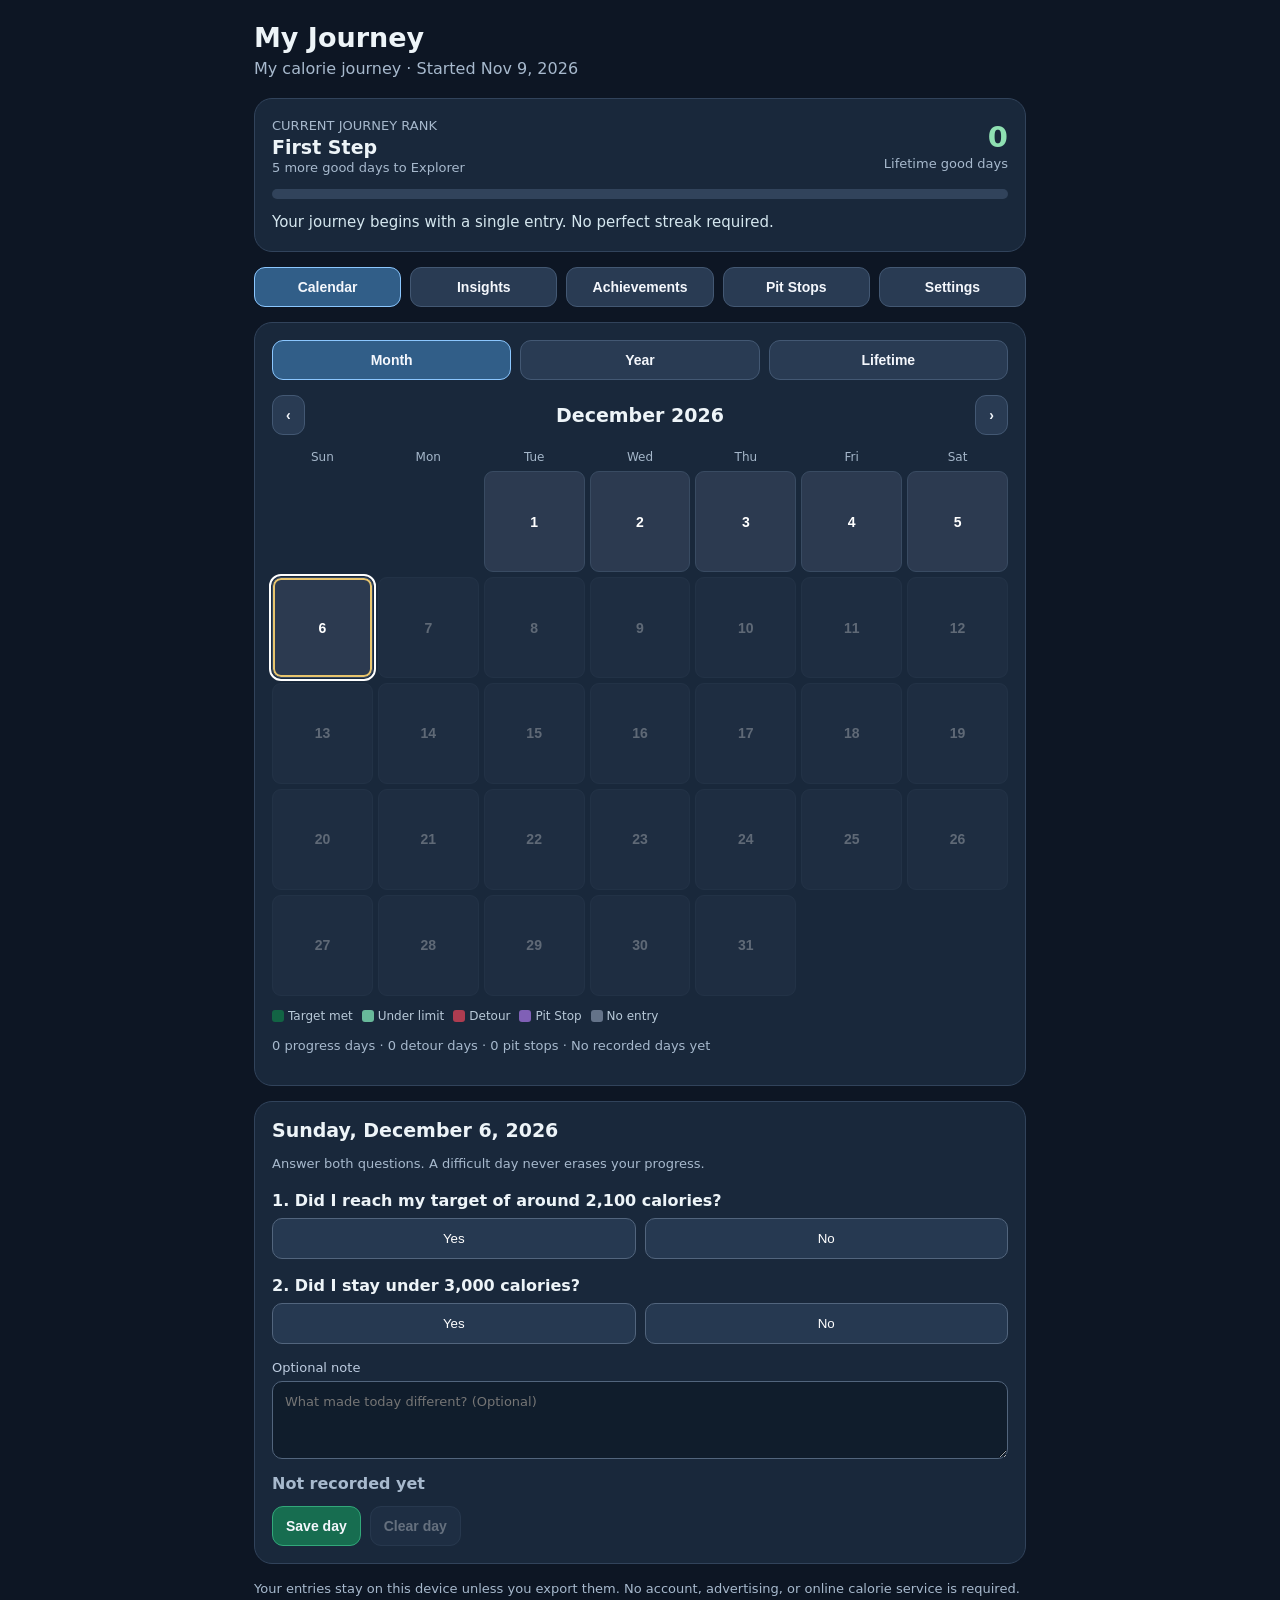
==== advanced.html @ f3aabc82 "Baseline: My Journey Version 5 Prototype 2 (unmodified) Co-Authored-By: Claude Opus 5.5 <noreply@ant" ====
<!doctype html><html lang="en"><head><meta charset="utf-8"><meta name="viewport" content="width=device-width,initial-scale=1,viewport-fit=cover"><meta name="theme-color" content="#101827"><meta name="apple-mobile-web-app-capable" content="yes"><meta name="apple-mobile-web-app-status-bar-style" content="black-translucent"><meta name="apple-mobile-web-app-title" content="My Journey"><link rel="apple-touch-icon" href="./icon-180.png"><link rel="manifest" href="./manifest.webmanifest"><title>My Journey — Daily Progress</title><style>
:root{font-family:system-ui,-apple-system,sans-serif;color:#edf4f8;background:#0d1624;color-scheme:dark}*{box-sizing:border-box}body{margin:0}main{max-width:800px;margin:auto;padding:22px 14px 85px}h1{font-size:27px;margin:0}h2{font-size:19px;margin:0 0 12px}h3{font-size:16px;margin:0 0 10px}.sub,.muted{color:#a7b9cd}.sub{margin:6px 0 20px}.muted{font-size:13px;line-height:1.5}.panel{background:#19283b;border:1px solid #31435b;border-radius:18px;padding:17px;margin-bottom:15px}.tabs,.row,.actions,.legend,.nav{display:flex;gap:9px;align-items:center;flex-wrap:wrap}.tabs{margin-bottom:15px}.tabs button{flex:1}.nav{justify-content:space-between}.nav h2{margin:0}.btn{cursor:pointer;border:1px solid #435873;background:#293b53;color:#f4f7fc;border-radius:11px;padding:11px 13px;font-weight:650;font-size:14px}.btn.active,.choice.active{background:#315e88;border-color:#8bc7ff}.btn.primary{background:#176d50;border-color:#32a87a}.btn.danger{background:#5a2b3a;border-color:#9b5463}.btn:disabled{opacity:.35;cursor:default}.hero{display:flex;justify-content:space-between;gap:12px;align-items:center}.hero strong{display:block;font-size:29px;color:#8fe0b2}.hero .rank{font-size:19px;font-weight:750}.progress{height:10px;background:#31435b;border-radius:12px;overflow:hidden;margin:12px 0 5px}.progress>div{height:100%;background:#35aa7d;border-radius:12px}.stats{display:grid;grid-template-columns:repeat(4,1fr);gap:8px}.stat{background:#23344a;padding:12px 5px;border-radius:11px;text-align:center}.stat strong{display:block;font-size:22px}.stat small{color:#b8c7d8;font-size:11px}.week,.days{display:grid;grid-template-columns:repeat(7,minmax(0,1fr));gap:5px}.week{color:#a5b7ca;font-size:12px;text-align:center;margin:15px 0 7px}.day{aspect-ratio:1;min-height:36px;border:1px solid #394b62;border-radius:9px;background:#2c3a50;color:white;font-size:14px;font-weight:700;cursor:pointer}.day.target,.mini-day.target{background:#126444;border-color:#299b6a}.day.good,.mini-day.good{background:#68b99a;border-color:#8bdbb7;color:#102c24}.day.bad,.mini-day.bad{background:#bb8544;border-color:#e0ad68;color:#161d27}.day.pit,.mini-day.pit{background:#8060b6;border-color:#b59ce5}.dot.pit{background:#8060b6}.dot.bad{background:#bb8544}.day.selected{outline:2px solid #fff;outline-offset:1px}.day.today{box-shadow:inset 0 0 0 2px #e9c56d}.day:disabled{opacity:.3}.legend{margin-top:13px;font-size:12px;color:#b8c9d8}.dot{width:12px;height:12px;border-radius:3px;display:inline-block;vertical-align:middle;margin-right:4px;background:#647389}.dot.target{background:#126444}.dot.good{background:#68b99a}.dot.bad{background:#ad3c50}.year-grid{display:grid;grid-template-columns:repeat(2,minmax(0,1fr));gap:10px}.mini{background:#23354b;border:1px solid #3b4e66;border-radius:11px;padding:10px;min-width:0}.mini-head{background:none;color:white;border:0;padding:0;margin-bottom:8px;font-weight:700;cursor:pointer}.mini-days{display:grid;grid-template-columns:repeat(7,minmax(0,1fr));gap:3px}.mini-day{aspect-ratio:1;background:#46576c;border-radius:3px;min-width:0}.mini-day.blank{background:transparent}.mini small{display:block;margin-top:8px;color:#b9cadb;font-size:11px}.journey-years{display:flex;gap:8px;flex-wrap:wrap;margin:10px 0}.form-grid{display:grid;grid-template-columns:1fr 1fr;gap:12px}label{font-size:13px;color:#bdcce0;display:block}input,textarea,select{width:100%;background:#101d2c;border:1px solid #52657d;color:#fff;border-radius:10px;padding:12px;font:inherit;margin-top:6px}textarea{min-height:78px;resize:vertical}.question{margin:17px 0 8px;font-weight:650}.choices{display:flex;gap:9px}.choice{flex:1;padding:12px;border:1px solid #52657d;background:#263951;border-radius:10px;color:white;cursor:pointer}.status{margin-top:12px;font-weight:750}.badge-grid{display:grid;grid-template-columns:repeat(2,1fr);gap:9px}.badge{border:1px solid #456077;background:#24374b;border-radius:11px;padding:12px}.badge.locked{opacity:.5}.badge strong{display:block}.badge small{color:#b4c4d4}.compare-grid{display:grid;grid-template-columns:1fr 1fr;gap:12px}.compare-card{background:#23354b;border-radius:12px;padding:12px}.compare-card strong{display:block;font-size:26px}.chart{width:100%;height:180px;display:block}.hidden{display:none!important}.summary{font-size:15px;line-height:1.55;color:#d5e7ef}.hint{font-size:12px;color:#a9bed2;margin-top:8px}.pit-screen{background:linear-gradient(160deg,#31244c,#1b203b);border:1px solid #8166b6;border-radius:18px;padding:26px 18px;text-align:center;margin:16px 0}.pit-screen h2{font-size:29px;margin:12px 0}.pit-screen p{line-height:1.6;color:#ddd0f2}.wallet{display:grid;grid-template-columns:repeat(2,1fr);gap:10px;margin:12px 0}.wallet>div{padding:14px;background:#2c3150;border-radius:12px}.wallet strong{font-size:24px;display:block}.wallet small{color:#c4bbd9}.pit-btn{background:#62459a;border-color:#ac91e3}.dangerzone{border-top:1px solid #41556a;padding-top:15px;margin-top:16px}@media(min-width:540px){.year-grid{grid-template-columns:repeat(3,minmax(0,1fr))}.badge-grid{grid-template-columns:repeat(3,1fr)}}@media(max-width:370px){.stats{grid-template-columns:repeat(2,1fr)}.btn{padding:10px 9px}}
</style></head><body><main><h1>My Journey</h1><p class="sub" id="subtitle">Every good day adds to your story.</p>
<section class="panel"><div class="hero"><div><div class="muted">CURRENT JOURNEY RANK</div><div class="rank" id="rank">First Step</div><div class="muted" id="nextRank"></div></div><div style="text-align:right"><strong id="lifetime">0</strong><div class="muted">Lifetime good days</div></div></div><div class="progress"><div id="rankBar" style="width:0%"></div></div><div class="summary" id="encouragement" style="margin-top:12px"></div></section>
<div id="pitActive" class="pit-screen hidden" role="status"><div style="font-size:45px">☕</div><h2>Enjoy the journey.</h2><p>Today is your Pit Stop Day. No questions, no calorie targets, and no tracking until tomorrow.</p><p>Your progress is waiting for you. Tracking returns after local midnight.</p></div><div id="normalApp"><div class="tabs"><button class="btn active" data-tab="calendar">Calendar</button><button class="btn" data-tab="insights">Insights</button><button class="btn" data-tab="awards">Achievements</button><button class="btn" data-tab="pitstops">Pit Stops</button><button class="btn" data-tab="settings">Settings</button></div>
<div id="calendarTab"><section class="panel"><div class="tabs"><button class="btn active" data-view="month">Month</button><button class="btn" data-view="year">Year</button><button class="btn" data-view="lifetime">Lifetime</button></div><div class="nav"><button class="btn" id="prev" aria-label="Previous">‹</button><h2 id="period"></h2><button class="btn" id="next" aria-label="Next">›</button></div><div id="monthArea"><div class="week"><span>Sun</span><span>Mon</span><span>Tue</span><span>Wed</span><span>Thu</span><span>Fri</span><span>Sat</span></div><div class="days" id="days"></div></div><div id="yearArea" class="year-grid hidden"></div><div id="lifetimeArea" class="hidden"></div><div class="legend"><span><i class="dot target"></i>Target met</span><span><i class="dot good"></i>Under limit</span><span><i class="dot bad"></i>Detour</span><span><i class="dot pit"></i>Pit Stop</span><span><i class="dot"></i>No entry</span></div><p class="muted" id="periodStats"></p></section>
<section class="panel" id="entryPanel"><h2 id="entryDate"></h2><p class="muted" id="entryDescription">Answer both questions. A difficult day never erases your progress.</p><div class="question" id="question1"></div><div class="choices" id="q1"><button class="choice" data-answer="yes">Yes</button><button class="choice" data-answer="no">No</button></div><div class="question" id="question2"></div><div class="choices" id="q2"><button class="choice" data-answer="yes">Yes</button><button class="choice" data-answer="no">No</button></div><label style="margin-top:16px">Optional note<textarea id="note" maxlength="2000" placeholder="What made today different? (Optional)"></textarea></label><div class="status" id="entryStatus"></div><div class="actions" style="margin-top:13px"><button class="btn primary" id="saveDay">Save day</button><button class="btn" id="clearDay">Clear day</button></div></section></div>
<div id="insightsTab" class="hidden"><section class="panel"><h2>Progress windows</h2><div class="stats" id="windows"></div><p class="hint">Percentages use recorded days within each window, not unrecorded days.</p></section><section class="panel"><h2>30-day progress trend</h2><svg class="chart" id="trend" role="img" aria-label="Rolling 30-day good-day percentage trend" viewBox="0 0 600 180" preserveAspectRatio="none"></svg><p class="hint">Each point shows the percentage of recorded good days in the previous 30 days.</p></section><section class="panel"><h2>Compare two months</h2><div class="form-grid"><label>First month<input id="compareA" type="month"></label><label>Second month<input id="compareB" type="month"></label></div><div class="compare-grid" id="comparison" style="margin-top:12px"></div></section><section class="panel"><h2>Your bigger picture</h2><p class="summary" id="insightSummary"></p></section></div>
<div id="awardsTab" class="hidden"><section class="panel"><h2>Journey ranks</h2><p class="muted">Ranks are earned through cumulative good days. They never decrease after a tough day.</p><div class="badge-grid" id="ranks"></div></section><section class="panel"><h2>Extra milestones</h2><div class="badge-grid" id="badges"></div></section></div>
<div id="pitstopsTab" class="hidden"><section class="panel"><h2>☕ Pit Stop wallet</h2><p class="muted">Earn a day away from tracking. Credits never expire. You can use up to three consecutive days, followed by a cooldown.</p><div class="wallet"><div><strong id="pitBalance">0</strong><small>Available credits</small></div><div><strong id="pitEarned">0</strong><small>Lifetime earned</small></div></div><p id="pitEligibility" class="summary"></p><button id="activatePit" class="btn pit-btn">Take a Pit Stop Today</button><p class="hint">A Pit Stop is an optional break from tracking, not a requirement to eat differently. Once activated, today’s entry cannot be changed until the next day.</p></section><section class="panel"><h2>How to earn credits</h2><p class="muted">One credit for every 14 cumulative Target Days, one bonus for each completed 21-day Target streak, and one one-time bonus at 90 recorded days. No duplicate rewards for the same milestone.</p><p id="pitProgress" class="summary"></p><h3>Cooldown rules</h3><p class="muted">1 day: 3 full days off · 2 consecutive days: 5 full days off · 3 consecutive days: 7 full days off. Unused credits stay in your wallet.</p></section></div><div id="settingsTab" class="hidden"><section class="panel"><h2>Your journey settings</h2><label>Journey name<input id="journeyName" maxlength="60" placeholder="My calorie journey"></label><label style="margin-top:12px">Journey type<select id="journeyType"><option value="calories">Calorie goals</option><option value="habit">Custom yes/no habit</option></select></label><div id="calorieSettings" class="form-grid" style="margin-top:13px"><label>Target calories<input id="targetInput" type="number" min="1" step="1" inputmode="numeric"></label><label>Final-straw limit<input id="limitInput" type="number" min="2" step="1" inputmode="numeric"></label></div><div id="habitSettings" class="hidden"><label style="margin-top:12px">Target question<input id="habitTarget" maxlength="120" placeholder="Did I complete my main goal?"></label><label style="margin-top:12px">Minimum-success question<input id="habitLimit" maxlength="120" placeholder="Did I do at least the minimum?"></label></div><label style="margin-top:12px">Journey start date<input id="startInput" type="date"></label><p class="muted">New settings affect future saved entries. Previously saved results retain their original classification. Switching journey types keeps old entries visible; for unrelated goals, export a backup and start a fresh journey.</p><div class="actions"><button class="btn primary" id="saveSettings">Save settings</button></div><p class="muted" id="settingsMessage"></p></section><section class="panel"><h2>Backup and restore</h2><p class="muted">Saved locally on this iPhone. Export a separate backup to Files/iCloud Drive to protect against app data loss.</p><div class="actions"><button class="btn" id="export">Export backup</button><button class="btn" id="import">Import backup</button></div><input id="backupFile" type="file" accept="application/json,.json" class="hidden"><div class="dangerzone"><button class="btn danger" id="reset">Reset journey entries</button><p class="hint">Export a backup before resetting. This deletes entries and notes, but keeps your settings.</p></div></section></div>
</div><p class="muted">Your entries stay on this device unless you export them. No account, advertising, or online calorie service is required.</p></main><script src="./app.js" defer></script></body></html>
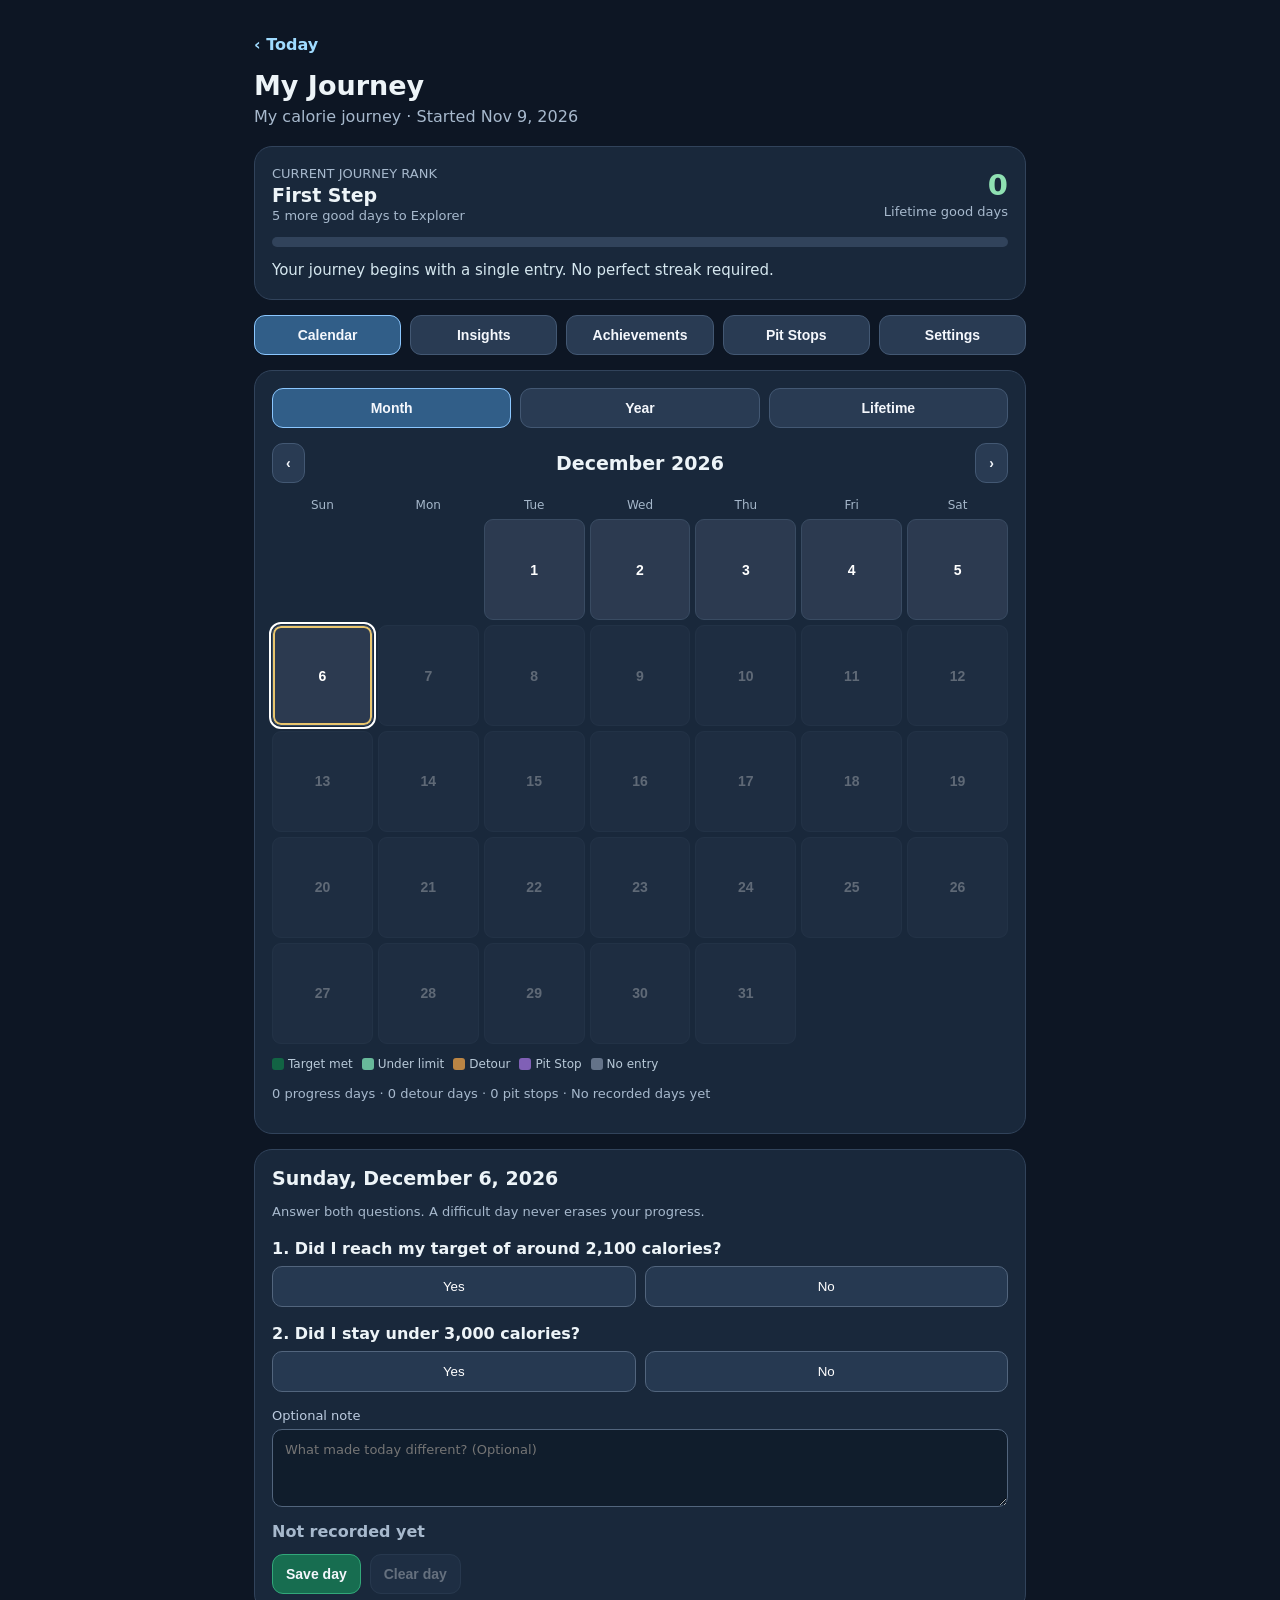
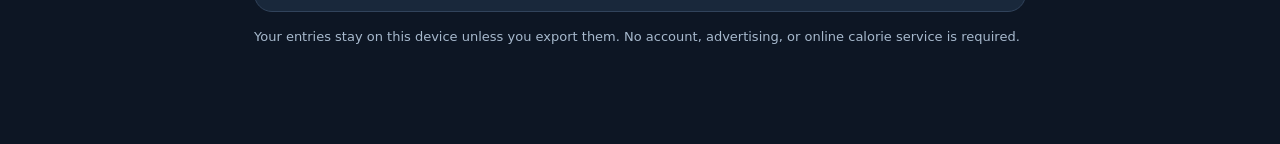
==== commit e3095000: "V5 Build 1: stabilise data integrity, backup/restore, navigation and Journey Path accuracy - Backups" ====
--- a/advanced.html
+++ b/advanced.html
@@ -1,11 +1,11 @@
 <!doctype html><html lang="en"><head><meta charset="utf-8"><meta name="viewport" content="width=device-width,initial-scale=1,viewport-fit=cover"><meta name="theme-color" content="#101827"><meta name="apple-mobile-web-app-capable" content="yes"><meta name="apple-mobile-web-app-status-bar-style" content="black-translucent"><meta name="apple-mobile-web-app-title" content="My Journey"><link rel="apple-touch-icon" href="./icon-180.png"><link rel="manifest" href="./manifest.webmanifest"><title>My Journey — Daily Progress</title><style>
-:root{font-family:system-ui,-apple-system,sans-serif;color:#edf4f8;background:#0d1624;color-scheme:dark}*{box-sizing:border-box}body{margin:0}main{max-width:800px;margin:auto;padding:22px 14px 85px}h1{font-size:27px;margin:0}h2{font-size:19px;margin:0 0 12px}h3{font-size:16px;margin:0 0 10px}.sub,.muted{color:#a7b9cd}.sub{margin:6px 0 20px}.muted{font-size:13px;line-height:1.5}.panel{background:#19283b;border:1px solid #31435b;border-radius:18px;padding:17px;margin-bottom:15px}.tabs,.row,.actions,.legend,.nav{display:flex;gap:9px;align-items:center;flex-wrap:wrap}.tabs{margin-bottom:15px}.tabs button{flex:1}.nav{justify-content:space-between}.nav h2{margin:0}.btn{cursor:pointer;border:1px solid #435873;background:#293b53;color:#f4f7fc;border-radius:11px;padding:11px 13px;font-weight:650;font-size:14px}.btn.active,.choice.active{background:#315e88;border-color:#8bc7ff}.btn.primary{background:#176d50;border-color:#32a87a}.btn.danger{background:#5a2b3a;border-color:#9b5463}.btn:disabled{opacity:.35;cursor:default}.hero{display:flex;justify-content:space-between;gap:12px;align-items:center}.hero strong{display:block;font-size:29px;color:#8fe0b2}.hero .rank{font-size:19px;font-weight:750}.progress{height:10px;background:#31435b;border-radius:12px;overflow:hidden;margin:12px 0 5px}.progress>div{height:100%;background:#35aa7d;border-radius:12px}.stats{display:grid;grid-template-columns:repeat(4,1fr);gap:8px}.stat{background:#23344a;padding:12px 5px;border-radius:11px;text-align:center}.stat strong{display:block;font-size:22px}.stat small{color:#b8c7d8;font-size:11px}.week,.days{display:grid;grid-template-columns:repeat(7,minmax(0,1fr));gap:5px}.week{color:#a5b7ca;font-size:12px;text-align:center;margin:15px 0 7px}.day{aspect-ratio:1;min-height:36px;border:1px solid #394b62;border-radius:9px;background:#2c3a50;color:white;font-size:14px;font-weight:700;cursor:pointer}.day.target,.mini-day.target{background:#126444;border-color:#299b6a}.day.good,.mini-day.good{background:#68b99a;border-color:#8bdbb7;color:#102c24}.day.bad,.mini-day.bad{background:#bb8544;border-color:#e0ad68;color:#161d27}.day.pit,.mini-day.pit{background:#8060b6;border-color:#b59ce5}.dot.pit{background:#8060b6}.dot.bad{background:#bb8544}.day.selected{outline:2px solid #fff;outline-offset:1px}.day.today{box-shadow:inset 0 0 0 2px #e9c56d}.day:disabled{opacity:.3}.legend{margin-top:13px;font-size:12px;color:#b8c9d8}.dot{width:12px;height:12px;border-radius:3px;display:inline-block;vertical-align:middle;margin-right:4px;background:#647389}.dot.target{background:#126444}.dot.good{background:#68b99a}.dot.bad{background:#ad3c50}.year-grid{display:grid;grid-template-columns:repeat(2,minmax(0,1fr));gap:10px}.mini{background:#23354b;border:1px solid #3b4e66;border-radius:11px;padding:10px;min-width:0}.mini-head{background:none;color:white;border:0;padding:0;margin-bottom:8px;font-weight:700;cursor:pointer}.mini-days{display:grid;grid-template-columns:repeat(7,minmax(0,1fr));gap:3px}.mini-day{aspect-ratio:1;background:#46576c;border-radius:3px;min-width:0}.mini-day.blank{background:transparent}.mini small{display:block;margin-top:8px;color:#b9cadb;font-size:11px}.journey-years{display:flex;gap:8px;flex-wrap:wrap;margin:10px 0}.form-grid{display:grid;grid-template-columns:1fr 1fr;gap:12px}label{font-size:13px;color:#bdcce0;display:block}input,textarea,select{width:100%;background:#101d2c;border:1px solid #52657d;color:#fff;border-radius:10px;padding:12px;font:inherit;margin-top:6px}textarea{min-height:78px;resize:vertical}.question{margin:17px 0 8px;font-weight:650}.choices{display:flex;gap:9px}.choice{flex:1;padding:12px;border:1px solid #52657d;background:#263951;border-radius:10px;color:white;cursor:pointer}.status{margin-top:12px;font-weight:750}.badge-grid{display:grid;grid-template-columns:repeat(2,1fr);gap:9px}.badge{border:1px solid #456077;background:#24374b;border-radius:11px;padding:12px}.badge.locked{opacity:.5}.badge strong{display:block}.badge small{color:#b4c4d4}.compare-grid{display:grid;grid-template-columns:1fr 1fr;gap:12px}.compare-card{background:#23354b;border-radius:12px;padding:12px}.compare-card strong{display:block;font-size:26px}.chart{width:100%;height:180px;display:block}.hidden{display:none!important}.summary{font-size:15px;line-height:1.55;color:#d5e7ef}.hint{font-size:12px;color:#a9bed2;margin-top:8px}.pit-screen{background:linear-gradient(160deg,#31244c,#1b203b);border:1px solid #8166b6;border-radius:18px;padding:26px 18px;text-align:center;margin:16px 0}.pit-screen h2{font-size:29px;margin:12px 0}.pit-screen p{line-height:1.6;color:#ddd0f2}.wallet{display:grid;grid-template-columns:repeat(2,1fr);gap:10px;margin:12px 0}.wallet>div{padding:14px;background:#2c3150;border-radius:12px}.wallet strong{font-size:24px;display:block}.wallet small{color:#c4bbd9}.pit-btn{background:#62459a;border-color:#ac91e3}.dangerzone{border-top:1px solid #41556a;padding-top:15px;margin-top:16px}@media(min-width:540px){.year-grid{grid-template-columns:repeat(3,minmax(0,1fr))}.badge-grid{grid-template-columns:repeat(3,1fr)}}@media(max-width:370px){.stats{grid-template-columns:repeat(2,1fr)}.btn{padding:10px 9px}}
-</style></head><body><main><h1>My Journey</h1><p class="sub" id="subtitle">Every good day adds to your story.</p>
+:root{font-family:system-ui,-apple-system,sans-serif;color:#edf4f8;background:#0d1624;color-scheme:dark}*{box-sizing:border-box}body{margin:0}main{max-width:800px;margin:auto;padding:22px 14px 85px}h1{font-size:27px;margin:0}h2{font-size:19px;margin:0 0 12px}h3{font-size:16px;margin:0 0 10px}.sub,.muted{color:#a7b9cd}.sub{margin:6px 0 20px}.muted{font-size:13px;line-height:1.5}.panel{background:#19283b;border:1px solid #31435b;border-radius:18px;padding:17px;margin-bottom:15px}.tabs,.row,.actions,.legend,.nav{display:flex;gap:9px;align-items:center;flex-wrap:wrap}.tabs{margin-bottom:15px}.tabs button{flex:1}.nav{justify-content:space-between}.nav h2{margin:0}.btn{cursor:pointer;border:1px solid #435873;background:#293b53;color:#f4f7fc;border-radius:11px;padding:11px 13px;font-weight:650;font-size:14px}.btn.active,.choice.active{background:#315e88;border-color:#8bc7ff}.btn.primary{background:#176d50;border-color:#32a87a}.btn.danger{background:#5a2b3a;border-color:#9b5463}.btn:disabled{opacity:.35;cursor:default}.hero{display:flex;justify-content:space-between;gap:12px;align-items:center}.hero strong{display:block;font-size:29px;color:#8fe0b2}.hero .rank{font-size:19px;font-weight:750}.progress{height:10px;background:#31435b;border-radius:12px;overflow:hidden;margin:12px 0 5px}.progress>div{height:100%;background:#35aa7d;border-radius:12px}.stats{display:grid;grid-template-columns:repeat(4,1fr);gap:8px}.stat{background:#23344a;padding:12px 5px;border-radius:11px;text-align:center}.stat strong{display:block;font-size:22px}.stat small{color:#b8c7d8;font-size:11px}.week,.days{display:grid;grid-template-columns:repeat(7,minmax(0,1fr));gap:5px}.week{color:#a5b7ca;font-size:12px;text-align:center;margin:15px 0 7px}.day{aspect-ratio:1;min-height:36px;border:1px solid #394b62;border-radius:9px;background:#2c3a50;color:white;font-size:14px;font-weight:700;cursor:pointer}.day.target,.mini-day.target{background:#126444;border-color:#299b6a}.day.good,.mini-day.good{background:#68b99a;border-color:#8bdbb7;color:#102c24}.day.bad,.mini-day.bad{background:#bb8544;border-color:#e0ad68;color:#161d27}.day.pit,.mini-day.pit{background:#8060b6;border-color:#b59ce5}.dot.pit{background:#8060b6}.dot.bad{background:#bb8544}.day.selected{outline:2px solid #fff;outline-offset:1px}.day.today{box-shadow:inset 0 0 0 2px #e9c56d}.day:disabled{opacity:.3}.legend{margin-top:13px;font-size:12px;color:#b8c9d8}.dot{width:12px;height:12px;border-radius:3px;display:inline-block;vertical-align:middle;margin-right:4px;background:#647389}.dot.target{background:#126444}.dot.good{background:#68b99a}.dot.bad{background:#bb8544}.year-grid{display:grid;grid-template-columns:repeat(2,minmax(0,1fr));gap:10px}.mini{background:#23354b;border:1px solid #3b4e66;border-radius:11px;padding:10px;min-width:0}.mini-head{background:none;color:white;border:0;padding:0;margin-bottom:8px;font-weight:700;cursor:pointer}.mini-days{display:grid;grid-template-columns:repeat(7,minmax(0,1fr));gap:3px}.mini-day{aspect-ratio:1;background:#46576c;border-radius:3px;min-width:0}.mini-day.blank{background:transparent}.mini small{display:block;margin-top:8px;color:#b9cadb;font-size:11px}.journey-years{display:flex;gap:8px;flex-wrap:wrap;margin:10px 0}.form-grid{display:grid;grid-template-columns:1fr 1fr;gap:12px}label{font-size:13px;color:#bdcce0;display:block}input,textarea,select{width:100%;background:#101d2c;border:1px solid #52657d;color:#fff;border-radius:10px;padding:12px;font:inherit;margin-top:6px}textarea{min-height:78px;resize:vertical}.question{margin:17px 0 8px;font-weight:650}.choices{display:flex;gap:9px}.choice{flex:1;padding:12px;border:1px solid #52657d;background:#263951;border-radius:10px;color:white;cursor:pointer}.status{margin-top:12px;font-weight:750}.badge-grid{display:grid;grid-template-columns:repeat(2,1fr);gap:9px}.badge{border:1px solid #456077;background:#24374b;border-radius:11px;padding:12px}.badge.locked{opacity:.5}.badge strong{display:block}.badge small{color:#b4c4d4}.compare-grid{display:grid;grid-template-columns:1fr 1fr;gap:12px}.compare-card{background:#23354b;border-radius:12px;padding:12px}.compare-card strong{display:block;font-size:26px}.chart{width:100%;height:180px;display:block}.hidden{display:none!important}.home-link{display:inline-flex;align-items:center;min-height:44px;color:#9fdbff;text-decoration:none;font-weight:650;margin-bottom:4px}.summary{font-size:15px;line-height:1.55;color:#d5e7ef}.hint{font-size:12px;color:#a9bed2;margin-top:8px}.pit-screen{background:linear-gradient(160deg,#31244c,#1b203b);border:1px solid #8166b6;border-radius:18px;padding:26px 18px;text-align:center;margin:16px 0}.pit-screen h2{font-size:29px;margin:12px 0}.pit-screen p{line-height:1.6;color:#ddd0f2}.wallet{display:grid;grid-template-columns:repeat(2,1fr);gap:10px;margin:12px 0}.wallet>div{padding:14px;background:#2c3150;border-radius:12px}.wallet strong{font-size:24px;display:block}.wallet small{color:#c4bbd9}.pit-btn{background:#62459a;border-color:#ac91e3}.dangerzone{border-top:1px solid #41556a;padding-top:15px;margin-top:16px}@media(min-width:540px){.year-grid{grid-template-columns:repeat(3,minmax(0,1fr))}.badge-grid{grid-template-columns:repeat(3,1fr)}}@media(max-width:370px){.stats{grid-template-columns:repeat(2,1fr)}.btn{padding:10px 9px}}
+</style></head><body><main><a class="home-link" href="./index.html">‹ Today</a><h1>My Journey</h1><p class="sub" id="subtitle">Every good day adds to your story.</p>
 <section class="panel"><div class="hero"><div><div class="muted">CURRENT JOURNEY RANK</div><div class="rank" id="rank">First Step</div><div class="muted" id="nextRank"></div></div><div style="text-align:right"><strong id="lifetime">0</strong><div class="muted">Lifetime good days</div></div></div><div class="progress"><div id="rankBar" style="width:0%"></div></div><div class="summary" id="encouragement" style="margin-top:12px"></div></section>
 <div id="pitActive" class="pit-screen hidden" role="status"><div style="font-size:45px">☕</div><h2>Enjoy the journey.</h2><p>Today is your Pit Stop Day. No questions, no calorie targets, and no tracking until tomorrow.</p><p>Your progress is waiting for you. Tracking returns after local midnight.</p></div><div id="normalApp"><div class="tabs"><button class="btn active" data-tab="calendar">Calendar</button><button class="btn" data-tab="insights">Insights</button><button class="btn" data-tab="awards">Achievements</button><button class="btn" data-tab="pitstops">Pit Stops</button><button class="btn" data-tab="settings">Settings</button></div>
 <div id="calendarTab"><section class="panel"><div class="tabs"><button class="btn active" data-view="month">Month</button><button class="btn" data-view="year">Year</button><button class="btn" data-view="lifetime">Lifetime</button></div><div class="nav"><button class="btn" id="prev" aria-label="Previous">‹</button><h2 id="period"></h2><button class="btn" id="next" aria-label="Next">›</button></div><div id="monthArea"><div class="week"><span>Sun</span><span>Mon</span><span>Tue</span><span>Wed</span><span>Thu</span><span>Fri</span><span>Sat</span></div><div class="days" id="days"></div></div><div id="yearArea" class="year-grid hidden"></div><div id="lifetimeArea" class="hidden"></div><div class="legend"><span><i class="dot target"></i>Target met</span><span><i class="dot good"></i>Under limit</span><span><i class="dot bad"></i>Detour</span><span><i class="dot pit"></i>Pit Stop</span><span><i class="dot"></i>No entry</span></div><p class="muted" id="periodStats"></p></section>
 <section class="panel" id="entryPanel"><h2 id="entryDate"></h2><p class="muted" id="entryDescription">Answer both questions. A difficult day never erases your progress.</p><div class="question" id="question1"></div><div class="choices" id="q1"><button class="choice" data-answer="yes">Yes</button><button class="choice" data-answer="no">No</button></div><div class="question" id="question2"></div><div class="choices" id="q2"><button class="choice" data-answer="yes">Yes</button><button class="choice" data-answer="no">No</button></div><label style="margin-top:16px">Optional note<textarea id="note" maxlength="2000" placeholder="What made today different? (Optional)"></textarea></label><div class="status" id="entryStatus"></div><div class="actions" style="margin-top:13px"><button class="btn primary" id="saveDay">Save day</button><button class="btn" id="clearDay">Clear day</button></div></section></div>
 <div id="insightsTab" class="hidden"><section class="panel"><h2>Progress windows</h2><div class="stats" id="windows"></div><p class="hint">Percentages use recorded days within each window, not unrecorded days.</p></section><section class="panel"><h2>30-day progress trend</h2><svg class="chart" id="trend" role="img" aria-label="Rolling 30-day good-day percentage trend" viewBox="0 0 600 180" preserveAspectRatio="none"></svg><p class="hint">Each point shows the percentage of recorded good days in the previous 30 days.</p></section><section class="panel"><h2>Compare two months</h2><div class="form-grid"><label>First month<input id="compareA" type="month"></label><label>Second month<input id="compareB" type="month"></label></div><div class="compare-grid" id="comparison" style="margin-top:12px"></div></section><section class="panel"><h2>Your bigger picture</h2><p class="summary" id="insightSummary"></p></section></div>
 <div id="awardsTab" class="hidden"><section class="panel"><h2>Journey ranks</h2><p class="muted">Ranks are earned through cumulative good days. They never decrease after a tough day.</p><div class="badge-grid" id="ranks"></div></section><section class="panel"><h2>Extra milestones</h2><div class="badge-grid" id="badges"></div></section></div>
-<div id="pitstopsTab" class="hidden"><section class="panel"><h2>☕ Pit Stop wallet</h2><p class="muted">Earn a day away from tracking. Credits never expire. You can use up to three consecutive days, followed by a cooldown.</p><div class="wallet"><div><strong id="pitBalance">0</strong><small>Available credits</small></div><div><strong id="pitEarned">0</strong><small>Lifetime earned</small></div></div><p id="pitEligibility" class="summary"></p><button id="activatePit" class="btn pit-btn">Take a Pit Stop Today</button><p class="hint">A Pit Stop is an optional break from tracking, not a requirement to eat differently. Once activated, today’s entry cannot be changed until the next day.</p></section><section class="panel"><h2>How to earn credits</h2><p class="muted">One credit for every 14 cumulative Target Days, one bonus for each completed 21-day Target streak, and one one-time bonus at 90 recorded days. No duplicate rewards for the same milestone.</p><p id="pitProgress" class="summary"></p><h3>Cooldown rules</h3><p class="muted">1 day: 3 full days off · 2 consecutive days: 5 full days off · 3 consecutive days: 7 full days off. Unused credits stay in your wallet.</p></section></div><div id="settingsTab" class="hidden"><section class="panel"><h2>Your journey settings</h2><label>Journey name<input id="journeyName" maxlength="60" placeholder="My calorie journey"></label><label style="margin-top:12px">Journey type<select id="journeyType"><option value="calories">Calorie goals</option><option value="habit">Custom yes/no habit</option></select></label><div id="calorieSettings" class="form-grid" style="margin-top:13px"><label>Target calories<input id="targetInput" type="number" min="1" step="1" inputmode="numeric"></label><label>Final-straw limit<input id="limitInput" type="number" min="2" step="1" inputmode="numeric"></label></div><div id="habitSettings" class="hidden"><label style="margin-top:12px">Target question<input id="habitTarget" maxlength="120" placeholder="Did I complete my main goal?"></label><label style="margin-top:12px">Minimum-success question<input id="habitLimit" maxlength="120" placeholder="Did I do at least the minimum?"></label></div><label style="margin-top:12px">Journey start date<input id="startInput" type="date"></label><p class="muted">New settings affect future saved entries. Previously saved results retain their original classification. Switching journey types keeps old entries visible; for unrelated goals, export a backup and start a fresh journey.</p><div class="actions"><button class="btn primary" id="saveSettings">Save settings</button></div><p class="muted" id="settingsMessage"></p></section><section class="panel"><h2>Backup and restore</h2><p class="muted">Saved locally on this iPhone. Export a separate backup to Files/iCloud Drive to protect against app data loss.</p><div class="actions"><button class="btn" id="export">Export backup</button><button class="btn" id="import">Import backup</button></div><input id="backupFile" type="file" accept="application/json,.json" class="hidden"><div class="dangerzone"><button class="btn danger" id="reset">Reset journey entries</button><p class="hint">Export a backup before resetting. This deletes entries and notes, but keeps your settings.</p></div></section></div>
+<div id="pitstopsTab" class="hidden"><section class="panel"><h2>☕ Pit Stop wallet</h2><p class="muted">Earn a day away from tracking. Credits never expire. You can use up to three consecutive days, followed by a cooldown.</p><div class="wallet"><div><strong id="pitBalance">0</strong><small>Available credits</small></div><div><strong id="pitEarned">0</strong><small>Lifetime earned</small></div></div><p id="pitEligibility" class="summary"></p><button id="activatePit" class="btn pit-btn">Take a Pit Stop Today</button><p class="hint">A Pit Stop is an optional break from tracking, not a requirement to eat differently. Once activated, today’s entry cannot be changed until the next day.</p></section><section class="panel"><h2>How to earn credits</h2><p class="muted">One credit for every 14 cumulative Target Days, one bonus for each completed 21-day Target streak, and one one-time bonus at 90 recorded days. No duplicate rewards for the same milestone.</p><p id="pitProgress" class="summary"></p><h3>Cooldown rules</h3><p class="muted">1 day: 3 full days off · 2 consecutive days: 5 full days off · 3 consecutive days: 7 full days off. Unused credits stay in your wallet.</p></section></div><div id="settingsTab" class="hidden"><section class="panel"><h2>Your journey settings</h2><label>Journey name<input id="journeyName" maxlength="60" placeholder="My calorie journey"></label><label style="margin-top:12px">Journey type<select id="journeyType"><option value="calories">Calorie goals</option><option value="habit">Custom yes/no habit</option></select></label><div id="calorieSettings" class="form-grid" style="margin-top:13px"><label>Target calories<input id="targetInput" type="number" min="1" step="1" inputmode="numeric"></label><label>Final-straw limit<input id="limitInput" type="number" min="2" step="1" inputmode="numeric"></label></div><div id="habitSettings" class="hidden"><label style="margin-top:12px">Target question<input id="habitTarget" maxlength="120" placeholder="Did I complete my main goal?"></label><label style="margin-top:12px">Minimum-success question<input id="habitLimit" maxlength="120" placeholder="Did I do at least the minimum?"></label></div><label style="margin-top:12px">Journey start date<input id="startInput" type="date"></label><p class="muted">New settings affect future saved entries. Previously saved results retain their original classification. Switching journey types keeps old entries visible; for unrelated goals, export a backup and start a fresh journey.</p><div class="actions"><button class="btn primary" id="saveSettings">Save settings</button></div><p class="muted" id="settingsMessage"></p></section><section class="panel"><h2>Backup and restore</h2><p class="muted">Saved locally on this iPhone. Export a separate backup to Files/iCloud Drive to protect against app data loss.</p><div class="actions"><button class="btn" id="export">Export backup</button><button class="btn" id="import">Import backup</button></div><p class="hint" id="backupStatus"></p><p class="hint">Your data is never uploaded. If this device is lost and you have no exported backup, your history cannot be recovered by anyone.</p><input id="backupFile" type="file" accept="application/json,.json" class="hidden"><div class="dangerzone"><button class="btn danger" id="reset">Reset journey entries</button><p class="hint">Export a backup before resetting. This deletes check-ins, daily notes and the Pit Stop wallet. Journal entries and settings are kept.</p></div></section></div>
 </div><p class="muted">Your entries stay on this device unless you export them. No account, advertising, or online calorie service is required.</p></main><script src="./app.js" defer></script></body></html>
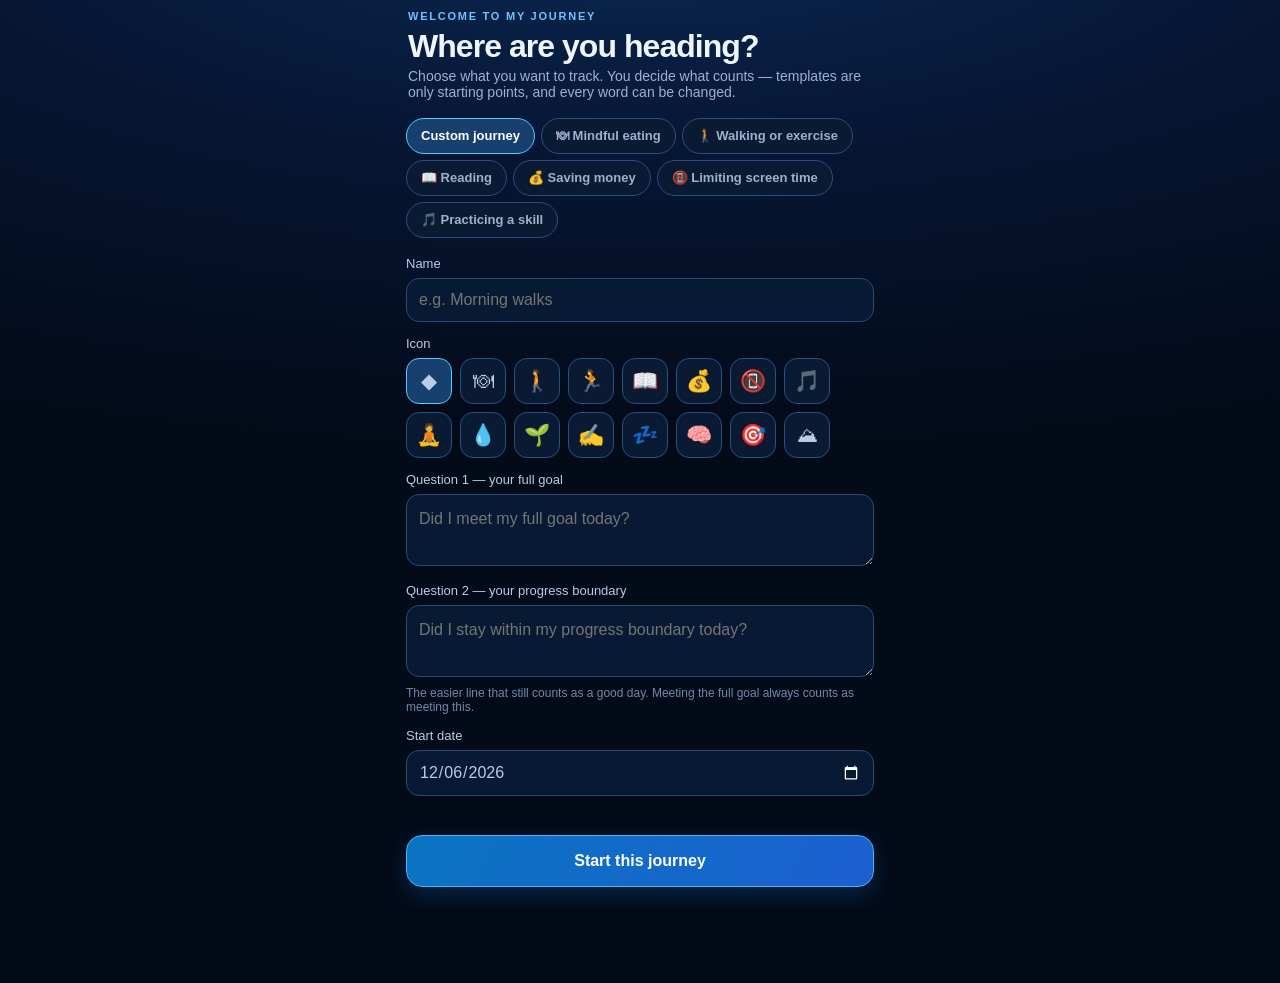
==== commit 2414dd2c: "V5 Build 2: multi-journey data model, perspective Journey Path, unified interface - core.js: schema-" ====
--- a/advanced.html
+++ b/advanced.html
@@ -1,11 +1,4 @@
-<!doctype html><html lang="en"><head><meta charset="utf-8"><meta name="viewport" content="width=device-width,initial-scale=1,viewport-fit=cover"><meta name="theme-color" content="#101827"><meta name="apple-mobile-web-app-capable" content="yes"><meta name="apple-mobile-web-app-status-bar-style" content="black-translucent"><meta name="apple-mobile-web-app-title" content="My Journey"><link rel="apple-touch-icon" href="./icon-180.png"><link rel="manifest" href="./manifest.webmanifest"><title>My Journey — Daily Progress</title><style>
-:root{font-family:system-ui,-apple-system,sans-serif;color:#edf4f8;background:#0d1624;color-scheme:dark}*{box-sizing:border-box}body{margin:0}main{max-width:800px;margin:auto;padding:22px 14px 85px}h1{font-size:27px;margin:0}h2{font-size:19px;margin:0 0 12px}h3{font-size:16px;margin:0 0 10px}.sub,.muted{color:#a7b9cd}.sub{margin:6px 0 20px}.muted{font-size:13px;line-height:1.5}.panel{background:#19283b;border:1px solid #31435b;border-radius:18px;padding:17px;margin-bottom:15px}.tabs,.row,.actions,.legend,.nav{display:flex;gap:9px;align-items:center;flex-wrap:wrap}.tabs{margin-bottom:15px}.tabs button{flex:1}.nav{justify-content:space-between}.nav h2{margin:0}.btn{cursor:pointer;border:1px solid #435873;background:#293b53;color:#f4f7fc;border-radius:11px;padding:11px 13px;font-weight:650;font-size:14px}.btn.active,.choice.active{background:#315e88;border-color:#8bc7ff}.btn.primary{background:#176d50;border-color:#32a87a}.btn.danger{background:#5a2b3a;border-color:#9b5463}.btn:disabled{opacity:.35;cursor:default}.hero{display:flex;justify-content:space-between;gap:12px;align-items:center}.hero strong{display:block;font-size:29px;color:#8fe0b2}.hero .rank{font-size:19px;font-weight:750}.progress{height:10px;background:#31435b;border-radius:12px;overflow:hidden;margin:12px 0 5px}.progress>div{height:100%;background:#35aa7d;border-radius:12px}.stats{display:grid;grid-template-columns:repeat(4,1fr);gap:8px}.stat{background:#23344a;padding:12px 5px;border-radius:11px;text-align:center}.stat strong{display:block;font-size:22px}.stat small{color:#b8c7d8;font-size:11px}.week,.days{display:grid;grid-template-columns:repeat(7,minmax(0,1fr));gap:5px}.week{color:#a5b7ca;font-size:12px;text-align:center;margin:15px 0 7px}.day{aspect-ratio:1;min-height:36px;border:1px solid #394b62;border-radius:9px;background:#2c3a50;color:white;font-size:14px;font-weight:700;cursor:pointer}.day.target,.mini-day.target{background:#126444;border-color:#299b6a}.day.good,.mini-day.good{background:#68b99a;border-color:#8bdbb7;color:#102c24}.day.bad,.mini-day.bad{background:#bb8544;border-color:#e0ad68;color:#161d27}.day.pit,.mini-day.pit{background:#8060b6;border-color:#b59ce5}.dot.pit{background:#8060b6}.dot.bad{background:#bb8544}.day.selected{outline:2px solid #fff;outline-offset:1px}.day.today{box-shadow:inset 0 0 0 2px #e9c56d}.day:disabled{opacity:.3}.legend{margin-top:13px;font-size:12px;color:#b8c9d8}.dot{width:12px;height:12px;border-radius:3px;display:inline-block;vertical-align:middle;margin-right:4px;background:#647389}.dot.target{background:#126444}.dot.good{background:#68b99a}.dot.bad{background:#bb8544}.year-grid{display:grid;grid-template-columns:repeat(2,minmax(0,1fr));gap:10px}.mini{background:#23354b;border:1px solid #3b4e66;border-radius:11px;padding:10px;min-width:0}.mini-head{background:none;color:white;border:0;padding:0;margin-bottom:8px;font-weight:700;cursor:pointer}.mini-days{display:grid;grid-template-columns:repeat(7,minmax(0,1fr));gap:3px}.mini-day{aspect-ratio:1;background:#46576c;border-radius:3px;min-width:0}.mini-day.blank{background:transparent}.mini small{display:block;margin-top:8px;color:#b9cadb;font-size:11px}.journey-years{display:flex;gap:8px;flex-wrap:wrap;margin:10px 0}.form-grid{display:grid;grid-template-columns:1fr 1fr;gap:12px}label{font-size:13px;color:#bdcce0;display:block}input,textarea,select{width:100%;background:#101d2c;border:1px solid #52657d;color:#fff;border-radius:10px;padding:12px;font:inherit;margin-top:6px}textarea{min-height:78px;resize:vertical}.question{margin:17px 0 8px;font-weight:650}.choices{display:flex;gap:9px}.choice{flex:1;padding:12px;border:1px solid #52657d;background:#263951;border-radius:10px;color:white;cursor:pointer}.status{margin-top:12px;font-weight:750}.badge-grid{display:grid;grid-template-columns:repeat(2,1fr);gap:9px}.badge{border:1px solid #456077;background:#24374b;border-radius:11px;padding:12px}.badge.locked{opacity:.5}.badge strong{display:block}.badge small{color:#b4c4d4}.compare-grid{display:grid;grid-template-columns:1fr 1fr;gap:12px}.compare-card{background:#23354b;border-radius:12px;padding:12px}.compare-card strong{display:block;font-size:26px}.chart{width:100%;height:180px;display:block}.hidden{display:none!important}.home-link{display:inline-flex;align-items:center;min-height:44px;color:#9fdbff;text-decoration:none;font-weight:650;margin-bottom:4px}.summary{font-size:15px;line-height:1.55;color:#d5e7ef}.hint{font-size:12px;color:#a9bed2;margin-top:8px}.pit-screen{background:linear-gradient(160deg,#31244c,#1b203b);border:1px solid #8166b6;border-radius:18px;padding:26px 18px;text-align:center;margin:16px 0}.pit-screen h2{font-size:29px;margin:12px 0}.pit-screen p{line-height:1.6;color:#ddd0f2}.wallet{display:grid;grid-template-columns:repeat(2,1fr);gap:10px;margin:12px 0}.wallet>div{padding:14px;background:#2c3150;border-radius:12px}.wallet strong{font-size:24px;display:block}.wallet small{color:#c4bbd9}.pit-btn{background:#62459a;border-color:#ac91e3}.dangerzone{border-top:1px solid #41556a;padding-top:15px;margin-top:16px}@media(min-width:540px){.year-grid{grid-template-columns:repeat(3,minmax(0,1fr))}.badge-grid{grid-template-columns:repeat(3,1fr)}}@media(max-width:370px){.stats{grid-template-columns:repeat(2,1fr)}.btn{padding:10px 9px}}
-</style></head><body><main><a class="home-link" href="./index.html">‹ Today</a><h1>My Journey</h1><p class="sub" id="subtitle">Every good day adds to your story.</p>
-<section class="panel"><div class="hero"><div><div class="muted">CURRENT JOURNEY RANK</div><div class="rank" id="rank">First Step</div><div class="muted" id="nextRank"></div></div><div style="text-align:right"><strong id="lifetime">0</strong><div class="muted">Lifetime good days</div></div></div><div class="progress"><div id="rankBar" style="width:0%"></div></div><div class="summary" id="encouragement" style="margin-top:12px"></div></section>
-<div id="pitActive" class="pit-screen hidden" role="status"><div style="font-size:45px">☕</div><h2>Enjoy the journey.</h2><p>Today is your Pit Stop Day. No questions, no calorie targets, and no tracking until tomorrow.</p><p>Your progress is waiting for you. Tracking returns after local midnight.</p></div><div id="normalApp"><div class="tabs"><button class="btn active" data-tab="calendar">Calendar</button><button class="btn" data-tab="insights">Insights</button><button class="btn" data-tab="awards">Achievements</button><button class="btn" data-tab="pitstops">Pit Stops</button><button class="btn" data-tab="settings">Settings</button></div>
-<div id="calendarTab"><section class="panel"><div class="tabs"><button class="btn active" data-view="month">Month</button><button class="btn" data-view="year">Year</button><button class="btn" data-view="lifetime">Lifetime</button></div><div class="nav"><button class="btn" id="prev" aria-label="Previous">‹</button><h2 id="period"></h2><button class="btn" id="next" aria-label="Next">›</button></div><div id="monthArea"><div class="week"><span>Sun</span><span>Mon</span><span>Tue</span><span>Wed</span><span>Thu</span><span>Fri</span><span>Sat</span></div><div class="days" id="days"></div></div><div id="yearArea" class="year-grid hidden"></div><div id="lifetimeArea" class="hidden"></div><div class="legend"><span><i class="dot target"></i>Target met</span><span><i class="dot good"></i>Under limit</span><span><i class="dot bad"></i>Detour</span><span><i class="dot pit"></i>Pit Stop</span><span><i class="dot"></i>No entry</span></div><p class="muted" id="periodStats"></p></section>
-<section class="panel" id="entryPanel"><h2 id="entryDate"></h2><p class="muted" id="entryDescription">Answer both questions. A difficult day never erases your progress.</p><div class="question" id="question1"></div><div class="choices" id="q1"><button class="choice" data-answer="yes">Yes</button><button class="choice" data-answer="no">No</button></div><div class="question" id="question2"></div><div class="choices" id="q2"><button class="choice" data-answer="yes">Yes</button><button class="choice" data-answer="no">No</button></div><label style="margin-top:16px">Optional note<textarea id="note" maxlength="2000" placeholder="What made today different? (Optional)"></textarea></label><div class="status" id="entryStatus"></div><div class="actions" style="margin-top:13px"><button class="btn primary" id="saveDay">Save day</button><button class="btn" id="clearDay">Clear day</button></div></section></div>
-<div id="insightsTab" class="hidden"><section class="panel"><h2>Progress windows</h2><div class="stats" id="windows"></div><p class="hint">Percentages use recorded days within each window, not unrecorded days.</p></section><section class="panel"><h2>30-day progress trend</h2><svg class="chart" id="trend" role="img" aria-label="Rolling 30-day good-day percentage trend" viewBox="0 0 600 180" preserveAspectRatio="none"></svg><p class="hint">Each point shows the percentage of recorded good days in the previous 30 days.</p></section><section class="panel"><h2>Compare two months</h2><div class="form-grid"><label>First month<input id="compareA" type="month"></label><label>Second month<input id="compareB" type="month"></label></div><div class="compare-grid" id="comparison" style="margin-top:12px"></div></section><section class="panel"><h2>Your bigger picture</h2><p class="summary" id="insightSummary"></p></section></div>
-<div id="awardsTab" class="hidden"><section class="panel"><h2>Journey ranks</h2><p class="muted">Ranks are earned through cumulative good days. They never decrease after a tough day.</p><div class="badge-grid" id="ranks"></div></section><section class="panel"><h2>Extra milestones</h2><div class="badge-grid" id="badges"></div></section></div>
-<div id="pitstopsTab" class="hidden"><section class="panel"><h2>☕ Pit Stop wallet</h2><p class="muted">Earn a day away from tracking. Credits never expire. You can use up to three consecutive days, followed by a cooldown.</p><div class="wallet"><div><strong id="pitBalance">0</strong><small>Available credits</small></div><div><strong id="pitEarned">0</strong><small>Lifetime earned</small></div></div><p id="pitEligibility" class="summary"></p><button id="activatePit" class="btn pit-btn">Take a Pit Stop Today</button><p class="hint">A Pit Stop is an optional break from tracking, not a requirement to eat differently. Once activated, today’s entry cannot be changed until the next day.</p></section><section class="panel"><h2>How to earn credits</h2><p class="muted">One credit for every 14 cumulative Target Days, one bonus for each completed 21-day Target streak, and one one-time bonus at 90 recorded days. No duplicate rewards for the same milestone.</p><p id="pitProgress" class="summary"></p><h3>Cooldown rules</h3><p class="muted">1 day: 3 full days off · 2 consecutive days: 5 full days off · 3 consecutive days: 7 full days off. Unused credits stay in your wallet.</p></section></div><div id="settingsTab" class="hidden"><section class="panel"><h2>Your journey settings</h2><label>Journey name<input id="journeyName" maxlength="60" placeholder="My calorie journey"></label><label style="margin-top:12px">Journey type<select id="journeyType"><option value="calories">Calorie goals</option><option value="habit">Custom yes/no habit</option></select></label><div id="calorieSettings" class="form-grid" style="margin-top:13px"><label>Target calories<input id="targetInput" type="number" min="1" step="1" inputmode="numeric"></label><label>Final-straw limit<input id="limitInput" type="number" min="2" step="1" inputmode="numeric"></label></div><div id="habitSettings" class="hidden"><label style="margin-top:12px">Target question<input id="habitTarget" maxlength="120" placeholder="Did I complete my main goal?"></label><label style="margin-top:12px">Minimum-success question<input id="habitLimit" maxlength="120" placeholder="Did I do at least the minimum?"></label></div><label style="margin-top:12px">Journey start date<input id="startInput" type="date"></label><p class="muted">New settings affect future saved entries. Previously saved results retain their original classification. Switching journey types keeps old entries visible; for unrelated goals, export a backup and start a fresh journey.</p><div class="actions"><button class="btn primary" id="saveSettings">Save settings</button></div><p class="muted" id="settingsMessage"></p></section><section class="panel"><h2>Backup and restore</h2><p class="muted">Saved locally on this iPhone. Export a separate backup to Files/iCloud Drive to protect against app data loss.</p><div class="actions"><button class="btn" id="export">Export backup</button><button class="btn" id="import">Import backup</button></div><p class="hint" id="backupStatus"></p><p class="hint">Your data is never uploaded. If this device is lost and you have no exported backup, your history cannot be recovered by anyone.</p><input id="backupFile" type="file" accept="application/json,.json" class="hidden"><div class="dangerzone"><button class="btn danger" id="reset">Reset journey entries</button><p class="hint">Export a backup before resetting. This deletes check-ins, daily notes and the Pit Stop wallet. Journal entries and settings are kept.</p></div></section></div>
-</div><p class="muted">Your entries stay on this device unless you export them. No account, advertising, or online calorie service is required.</p></main><script src="./app.js" defer></script></body></html>
+<!doctype html><html lang="en"><head><meta charset="utf-8"><meta name="viewport" content="width=device-width,initial-scale=1"><title>My Journey</title>
+<script>/* The advanced screens are now part of the main app. Old links and bookmarks land on the matching screen. */
+var map={settings:'settings',pitstops:'pit',insights:'insights',awards:'insights',calendar:'history'};location.replace('./index.html#'+(map[location.hash.slice(1)]||'today'));</script>
+</head><body style="background:#030a18;color:#eef5ff;font-family:sans-serif"><p><a href="./index.html" style="color:#5cc8ff">Open My Journey</a></p></body></html>
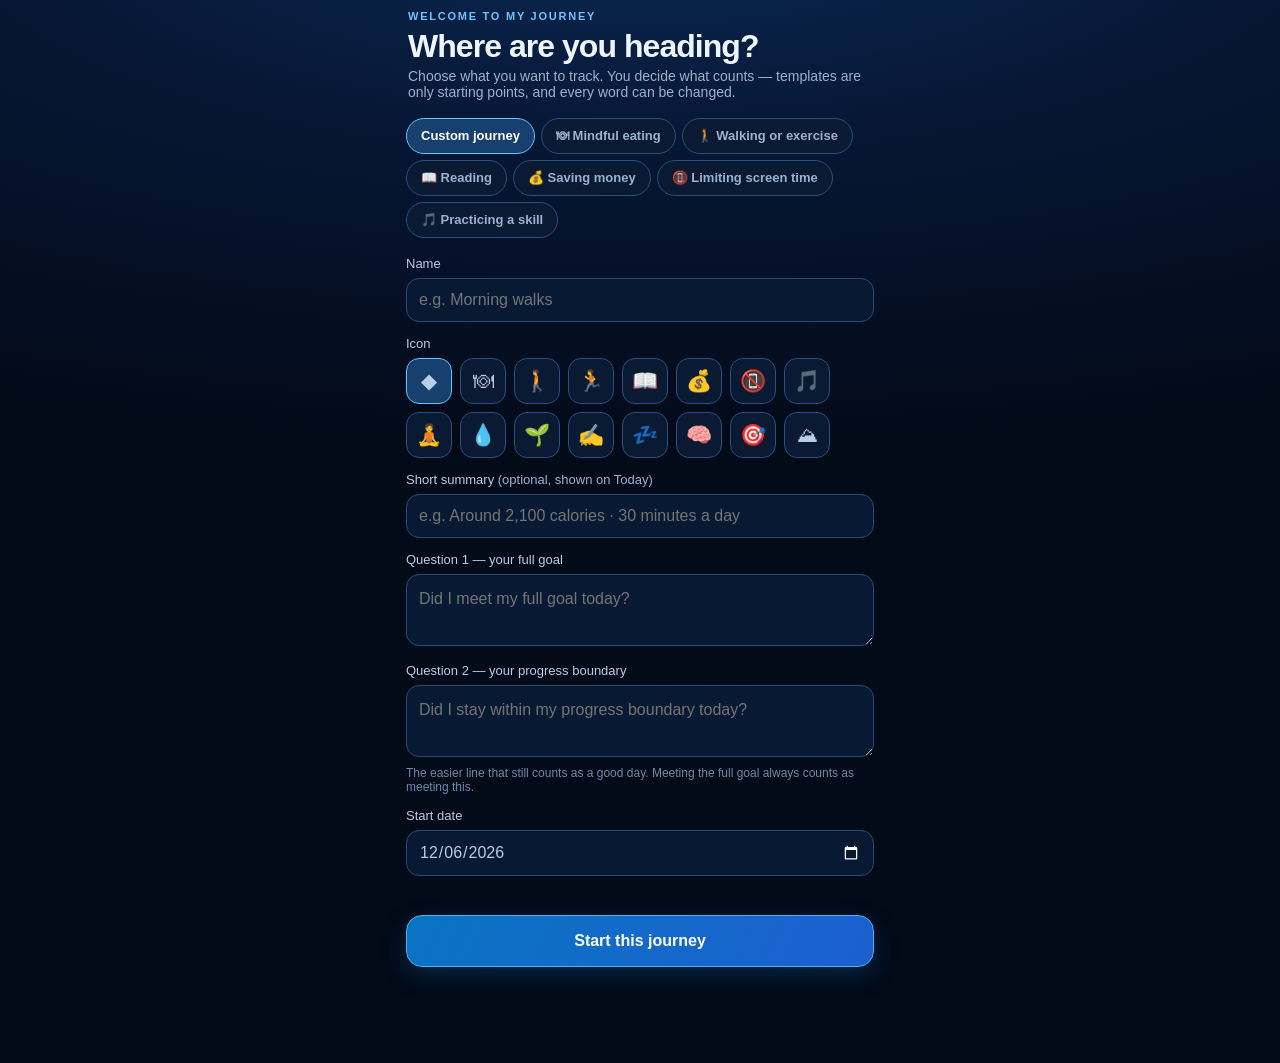
==== commit a4961f05: "V5 Build 3: Journey Path and Today layout matched to the approved art reference - road.js: art-direc" ====
--- a/advanced.html
+++ b/advanced.html
@@ -1,4 +1,4 @@
 <!doctype html><html lang="en"><head><meta charset="utf-8"><meta name="viewport" content="width=device-width,initial-scale=1"><title>My Journey</title>
 <script>/* The advanced screens are now part of the main app. Old links and bookmarks land on the matching screen. */
-var map={settings:'settings',pitstops:'pit',insights:'insights',awards:'insights',calendar:'history'};location.replace('./index.html#'+(map[location.hash.slice(1)]||'today'));</script>
+var map={settings:'settings',pitstops:'pit',insights:'insights',awards:'insights',calendar:'history'};location.replace('./index.html#/'+(map[location.hash.slice(1)]||'today'));</script>
 </head><body style="background:#030a18;color:#eef5ff;font-family:sans-serif"><p><a href="./index.html" style="color:#5cc8ff">Open My Journey</a></p></body></html>
